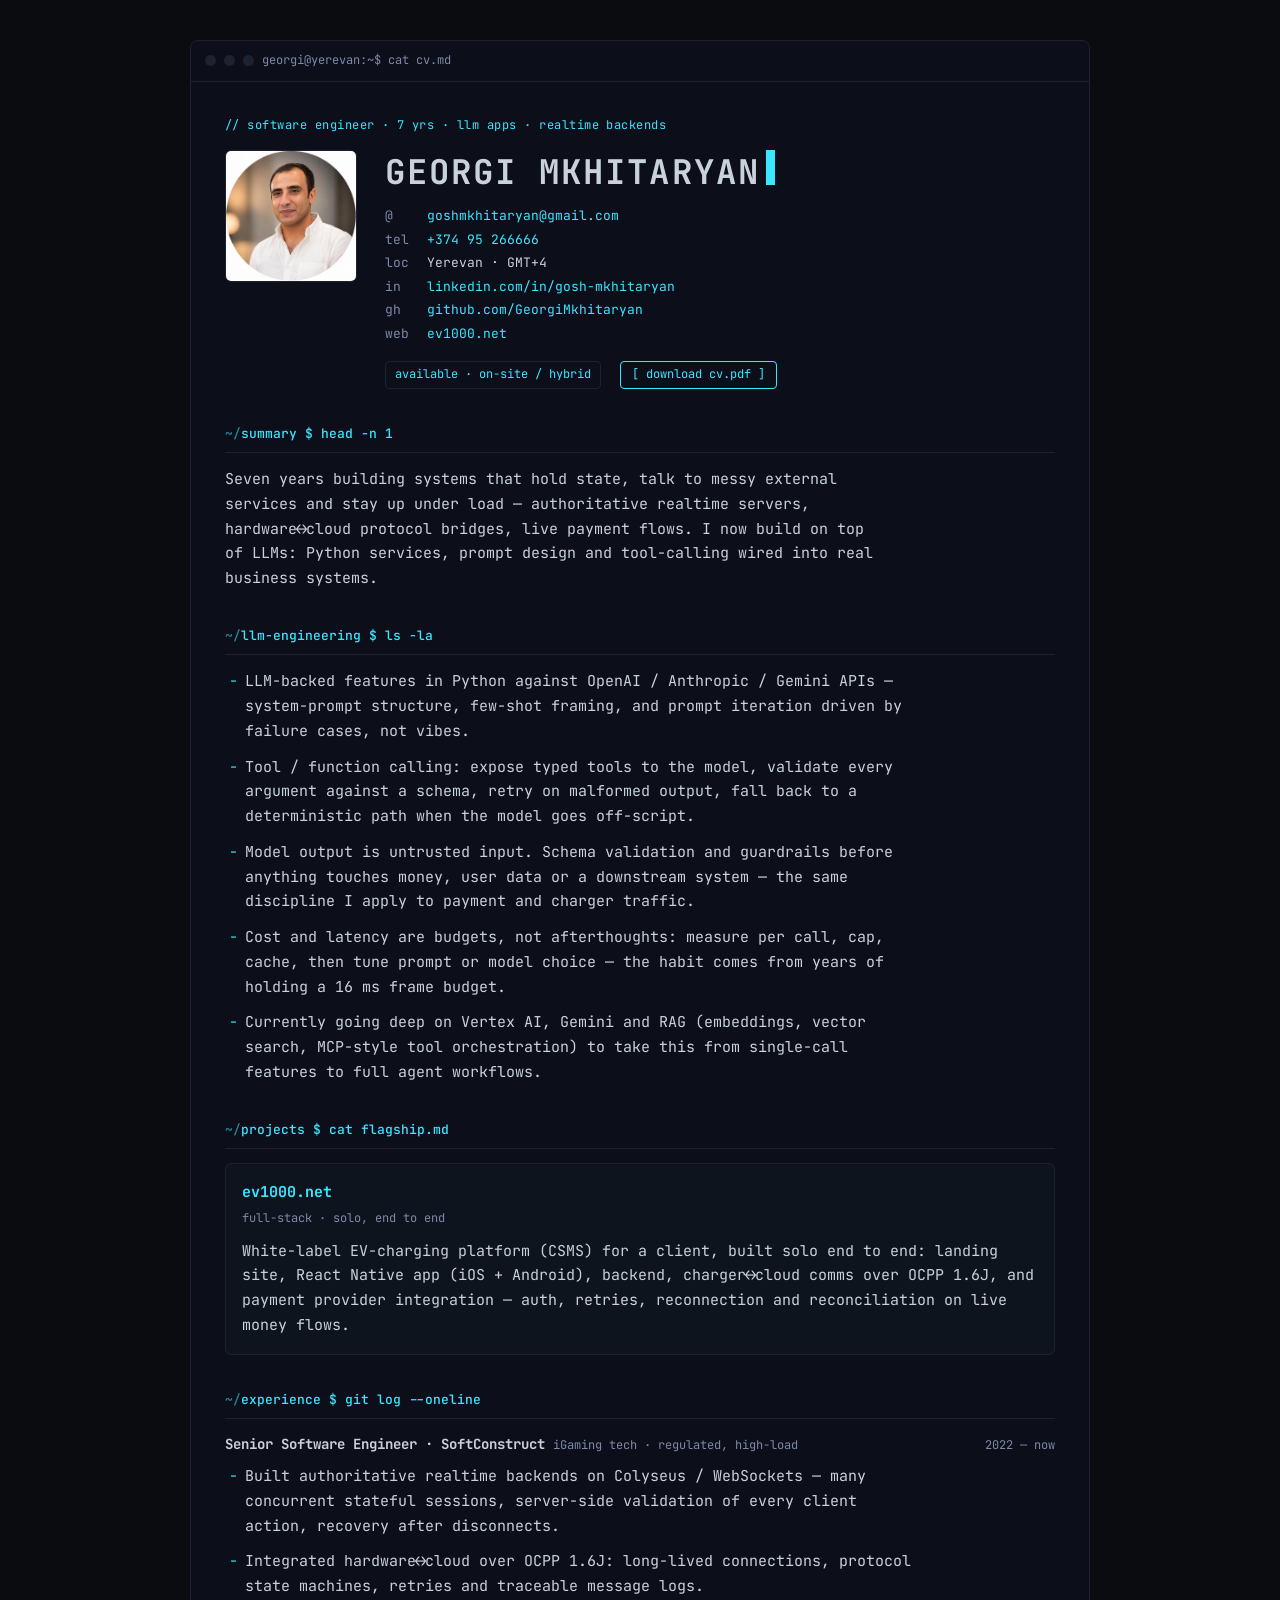
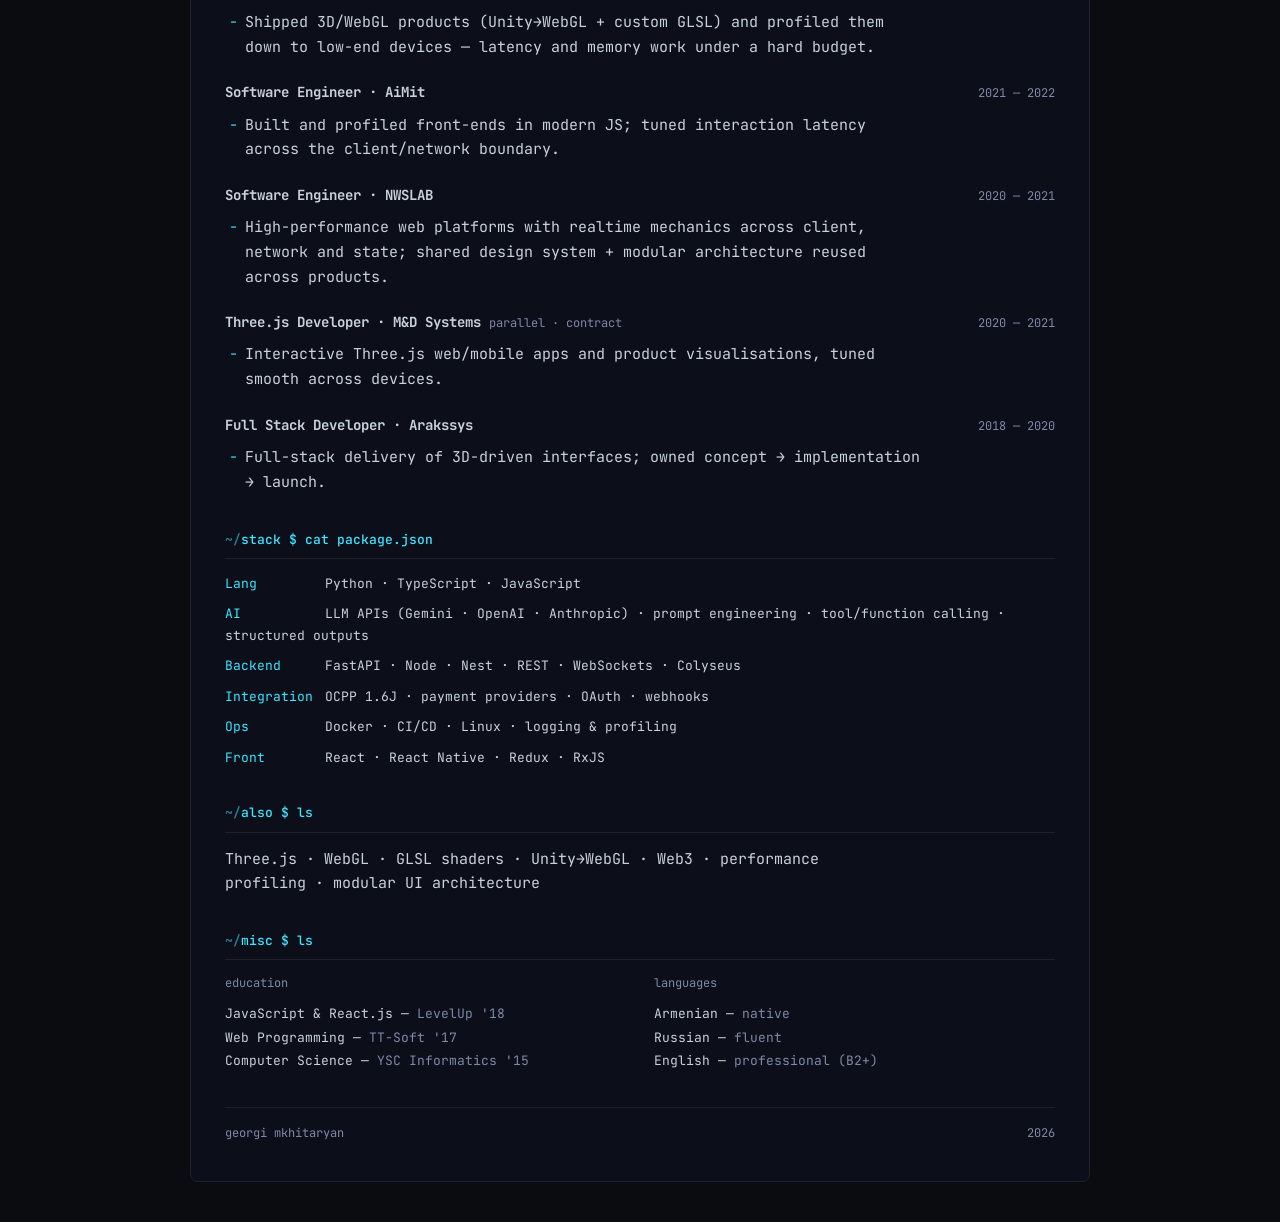
==== index.html @ b08ff3df "Add full CV page markup with runtime-assembled contact hrefs Co-Authored-By: Claude Opus 5 <noreply@" ====
<!doctype html>
<html lang="en">
<head>
<meta charset="utf-8">
<meta name="viewport" content="width=device-width, initial-scale=1">
<title>Georgi Mkhitaryan — Software Engineer</title>
<meta name="description" content="Software engineer, 7 yrs — LLM apps, realtime backends, systems integration. Yerevan.">
<meta property="og:title" content="Georgi Mkhitaryan — Software Engineer">
<meta property="og:description" content="LLM apps, realtime backends, systems integration.">
<meta property="og:type" content="profile">
<link rel="preconnect" href="https://fonts.googleapis.com">
<link rel="preconnect" href="https://fonts.gstatic.com" crossorigin>
<link href="https://fonts.googleapis.com/css2?family=JetBrains+Mono:wght@400;500;700&display=swap" rel="stylesheet">
<link rel="stylesheet" href="style.css">
</head>
<body>

<main class="term">
  <div class="term-bar"><i></i><i></i><i></i><span>georgi@yerevan:~$ cat cv.md</span></div>

  <div class="term-body">

    <header>
      <p class="kicker">// software engineer · 7 yrs · llm apps · realtime backends</p>

      <div class="hero">
        <img class="hero-photo" src="assets/photo.png" alt="Georgi Mkhitaryan" width="600" height="600">
        <div>
          <h1 class="name">GEORGI MKHITARYAN<span class="caret"></span></h1>

          <ul class="contacts">
            <li class="contact"><span>@</span> <a id="mail" href="#">goshmkhitaryan@gmail.com</a></li>
            <li class="contact"><span>tel</span> <a id="tel" href="#">+374 95 266666</a></li>
            <li class="contact"><span>loc</span> Yerevan · GMT+4</li>
            <li class="contact"><span>in</span> <a href="https://linkedin.com/in/gosh-mkhitaryan" rel="noopener">linkedin.com/in/gosh-mkhitaryan</a></li>
            <li class="contact"><span>gh</span> <a href="https://github.com/GeorgiMkhitaryan" rel="noopener">github.com/GeorgiMkhitaryan</a></li>
            <li class="contact"><span>web</span> <a href="https://ev1000.net" rel="noopener">ev1000.net</a></li>
          </ul>

          <div class="hero-actions">
            <span class="status">available · on-site / hybrid</span>
            <a class="btn-download" href="assets/Georgi_Mkhitaryan_CV.pdf" download>[ download cv.pdf ]</a>
          </div>
        </div>
      </div>
    </header>

    <section class="section">
      <h2 class="prompt">summary $ head -n 1</h2>
      <p class="summary">Seven years building systems that hold state, talk to messy external services and stay up under load — authoritative realtime servers, hardware↔cloud protocol bridges, live payment flows. I now build on top of LLMs: Python services, prompt design and tool-calling wired into real business systems.</p>
    </section>

    <section class="section">
      <h2 class="prompt">llm-engineering $ ls -la</h2>
      <ul class="bullets">
        <li>LLM-backed features in Python against OpenAI / Anthropic / Gemini APIs — system-prompt structure, few-shot framing, and prompt iteration driven by failure cases, not vibes.</li>
        <li>Tool / function calling: expose typed tools to the model, validate every argument against a schema, retry on malformed output, fall back to a deterministic path when the model goes off-script.</li>
        <li>Model output is untrusted input. Schema validation and guardrails before anything touches money, user data or a downstream system — the same discipline I apply to payment and charger traffic.</li>
        <li>Cost and latency are budgets, not afterthoughts: measure per call, cap, cache, then tune prompt or model choice — the habit comes from years of holding a 16 ms frame budget.</li>
        <li>Currently going deep on Vertex AI, Gemini and RAG (embeddings, vector search, MCP-style tool orchestration) to take this from single-call features to full agent workflows.</li>
      </ul>
    </section>

    <section class="section">
      <h2 class="prompt">projects $ cat flagship.md</h2>
      <div class="project">
        <h3><a href="https://ev1000.net" rel="noopener">ev1000.net</a></h3>
        <p class="meta">full-stack · solo, end to end</p>
        <p>White-label EV-charging platform (CSMS) for a client, built solo end to end: landing site, React Native app (iOS + Android), backend, charger↔cloud comms over OCPP 1.6J, and payment provider integration — auth, retries, reconnection and reconciliation on live money flows.</p>
      </div>
    </section>

    <section class="section">
      <h2 class="prompt">experience $ git log --oneline</h2>

      <div class="job">
        <div class="job-head">
          <div class="job-title">Senior Software Engineer · SoftConstruct <small>iGaming tech · regulated, high-load</small></div>
          <div class="job-dates">2022 — now</div>
        </div>
        <ul class="bullets">
          <li>Built authoritative realtime backends on Colyseus / WebSockets — many concurrent stateful sessions, server-side validation of every client action, recovery after disconnects.</li>
          <li>Integrated hardware↔cloud over OCPP 1.6J: long-lived connections, protocol state machines, retries and traceable message logs.</li>
          <li>Shipped 3D/WebGL products (Unity→WebGL + custom GLSL) and profiled them down to low-end devices — latency and memory work under a hard budget.</li>
        </ul>
      </div>

      <div class="job">
        <div class="job-head">
          <div class="job-title">Software Engineer · AiMit</div>
          <div class="job-dates">2021 — 2022</div>
        </div>
        <ul class="bullets">
          <li>Built and profiled front-ends in modern JS; tuned interaction latency across the client/network boundary.</li>
        </ul>
      </div>

      <div class="job">
        <div class="job-head">
          <div class="job-title">Software Engineer · NWSLAB</div>
          <div class="job-dates">2020 — 2021</div>
        </div>
        <ul class="bullets">
          <li>High-performance web platforms with realtime mechanics across client, network and state; shared design system + modular architecture reused across products.</li>
        </ul>
      </div>

      <div class="job">
        <div class="job-head">
          <div class="job-title">Three.js Developer · M&amp;D Systems <small>parallel · contract</small></div>
          <div class="job-dates">2020 — 2021</div>
        </div>
        <ul class="bullets">
          <li>Interactive Three.js web/mobile apps and product visualisations, tuned smooth across devices.</li>
        </ul>
      </div>

      <div class="job">
        <div class="job-head">
          <div class="job-title">Full Stack Developer · Arakssys</div>
          <div class="job-dates">2018 — 2020</div>
        </div>
        <ul class="bullets">
          <li>Full-stack delivery of 3D-driven interfaces; owned concept → implementation → launch.</li>
        </ul>
      </div>
    </section>

    <section class="section">
      <h2 class="prompt">stack $ cat package.json</h2>
      <div class="stack-grid">
        <div class="stack-row"><span class="stack-key">Lang</span> Python · TypeScript · JavaScript</div>
        <div class="stack-row"><span class="stack-key">AI</span> LLM APIs (Gemini · OpenAI · Anthropic) · prompt engineering · tool/function calling · structured outputs</div>
        <div class="stack-row"><span class="stack-key">Backend</span> FastAPI · Node · Nest · REST · WebSockets · Colyseus</div>
        <div class="stack-row"><span class="stack-key">Integration</span> OCPP 1.6J · payment providers · OAuth · webhooks</div>
        <div class="stack-row"><span class="stack-key">Ops</span> Docker · CI/CD · Linux · logging &amp; profiling</div>
        <div class="stack-row"><span class="stack-key">Front</span> React · React Native · Redux · RxJS</div>
      </div>
    </section>

    <section class="section">
      <h2 class="prompt">also $ ls</h2>
      <p class="summary">Three.js · WebGL · GLSL shaders · Unity→WebGL · Web3 · performance profiling · modular UI architecture</p>
    </section>

    <section class="section">
      <h2 class="prompt">misc $ ls</h2>
      <div class="two-col">
        <div>
          <h4>education</h4>
          <ul>
            <li>JavaScript &amp; React.js — <em>LevelUp '18</em></li>
            <li>Web Programming — <em>TT-Soft '17</em></li>
            <li>Computer Science — <em>YSC Informatics '15</em></li>
          </ul>
        </div>
        <div>
          <h4>languages</h4>
          <ul>
            <li>Armenian — <em>native</em></li>
            <li>Russian — <em>fluent</em></li>
            <li>English — <em>professional (B2+)</em></li>
          </ul>
        </div>
      </div>
    </section>

    <footer class="footer">
      <span>georgi mkhitaryan</span>
      <span>2026</span>
    </footer>

  </div>
</main>

<script>
(function () {
  var u = 'goshmkhitaryan', d = 'gmail.com';
  var cc = '+374', n = '95266666';
  var m = document.getElementById('mail');
  var t = document.getElementById('tel');
  if (m) m.href = 'mai' + 'lto:' + u + '@' + d;
  if (t) t.href = 'tel:' + cc + n;
})();
</script>

</body>
</html>
---- style.css ----
:root{
  --bg:#0A0C10; --surface:#0C0F1A; --text:#C9D1D9;
  --muted:#7E89A8; --accent:#3BE6FF; --line:#1C2230;
  --mono:'JetBrains Mono', ui-monospace, SFMono-Regular, Menlo, monospace;
}
*{ box-sizing:border-box; margin:0; padding:0; }
body{
  background:var(--bg); color:var(--text); font-family:var(--mono);
  font-size:14px; line-height:1.65; padding:24px 16px;
  -webkit-font-smoothing:antialiased;
}
a{ color:var(--accent); text-decoration:none; border-bottom:1px solid transparent; }
a:hover{ border-bottom-color:var(--accent); }

/* terminal shell */
.term{
  max-width:900px; margin:0 auto; background:var(--surface);
  border:1px solid var(--line); border-radius:8px; overflow:hidden;
}
.term-bar{
  display:flex; align-items:center; gap:8px;
  padding:10px 14px; border-bottom:1px solid var(--line);
  color:var(--muted); font-size:12px;
}
.term-bar i{ width:11px; height:11px; border-radius:50%; background:var(--line); display:block; }
.term-body{ padding:26px 20px 30px; }

.caret{
  display:inline-block; width:9px; height:1.05em; background:var(--accent);
  vertical-align:-2px; margin-left:6px;
  animation:blink 1s steps(1) infinite;
}
@keyframes blink{ 50%{ opacity:0; } }
@media (prefers-reduced-motion:reduce){ .caret{ animation:none; } }

/* hero */
.kicker{ color:var(--accent); font-size:12px; letter-spacing:.04em; margin-bottom:14px; }
.hero-photo{
  width:104px; height:104px; border-radius:6px; object-fit:cover;
  border:1px solid var(--line); flex:none; margin-bottom:16px;
}
.name{
  font-size:26px; font-weight:700; letter-spacing:.06em;
  line-height:1.15; margin-bottom:14px;
}
.contacts{ list-style:none; margin-bottom:16px; }
.contact{ font-size:13px; color:var(--text); padding:1px 0; overflow-wrap:anywhere; }
.contact > span{
  color:var(--muted); display:inline-block; min-width:34px;
}
.status{
  display:inline-block; font-size:12px; color:var(--accent);
  border:1px solid var(--line); border-radius:4px; padding:3px 9px; margin-right:10px;
}
.btn-download{
  display:inline-block; font-size:12px; color:var(--accent);
  border:1px solid var(--accent); border-radius:4px; padding:3px 11px;
}
.btn-download:hover{ background:var(--accent); color:var(--bg); border-bottom-color:var(--accent); }
.hero-actions{ margin-top:4px; }

/* sections */
.section{ margin-top:34px; }
.prompt{
  color:var(--accent); font-size:13px; font-weight:500;
  margin-bottom:14px; padding-bottom:8px; border-bottom:1px solid var(--line);
}
.prompt::before{ content:'~/'; opacity:.55; }
.summary{ color:var(--text); max-width:72ch; }
.bullets{ list-style:none; }
.bullets li{ position:relative; padding-left:20px; margin-bottom:11px; max-width:78ch; }
.bullets li::before{ content:'-'; position:absolute; left:4px; color:var(--accent); }

/* projects */
.project{
  border:1px solid var(--line); border-radius:6px; padding:16px;
  background:rgba(59,230,255,.02);
}
.project h3{ font-size:15px; font-weight:700; margin-bottom:4px; }
.project .meta{ color:var(--muted); font-size:12px; margin-bottom:10px; }

/* experience */
.job{ margin-bottom:22px; }
.job-head{ margin-bottom:8px; }
.job-title{ font-size:14px; font-weight:700; }
.job-title small{ font-weight:400; color:var(--muted); font-size:12px; }
.job-dates{ color:var(--muted); font-size:12px; }

/* stack */
.stack-grid{ display:flex; flex-direction:column; gap:9px; }
.stack-row{ font-size:13px; overflow-wrap:anywhere; }
.stack-key{ color:var(--accent); display:inline-block; min-width:92px; }

/* misc / footer */
.two-col > div + div{ margin-top:22px; }
.two-col h4{ color:var(--muted); font-size:12px; font-weight:400; margin-bottom:8px; }
.two-col ul{ list-style:none; }
.two-col li{ font-size:13px; padding:1px 0; }
.two-col li em{ font-style:normal; color:var(--muted); }
.footer{
  margin-top:34px; padding-top:16px; border-top:1px solid var(--line);
  color:var(--muted); font-size:12px;
  display:flex; flex-wrap:wrap; gap:8px; justify-content:space-between;
}

/* desktop */
@media (min-width:768px){
  body{ font-size:15px; padding:40px 24px; }
  .term-body{ padding:34px 34px 38px; }
  .hero{ display:flex; gap:28px; align-items:flex-start; }
  .hero-photo{ width:132px; height:132px; margin-bottom:0; }
  .name{ font-size:34px; }
  .two-col{ display:grid; grid-template-columns:1fr 1fr; gap:28px; }
  .two-col > div + div{ margin-top:0; }
  .job-head{ display:flex; justify-content:space-between; align-items:baseline; gap:16px; }
}

/* print */
@media print{
  body{ background:#fff; color:#000; padding:0; font-size:10.5pt; }
  .term{ border:0; background:#fff; max-width:none; border-radius:0; }
  .term-body{ padding:0; }
  .term-bar, .btn-download, .caret, .status{ display:none; }
  .prompt{ color:#000; border-bottom:1px solid #999; }
  .kicker, .stack-key, .bullets li::before{ color:#000; }
  a{ color:#000; }
  .project{ background:none; border:1px solid #999; }
  .section, .job, .project{ break-inside:avoid; }
}
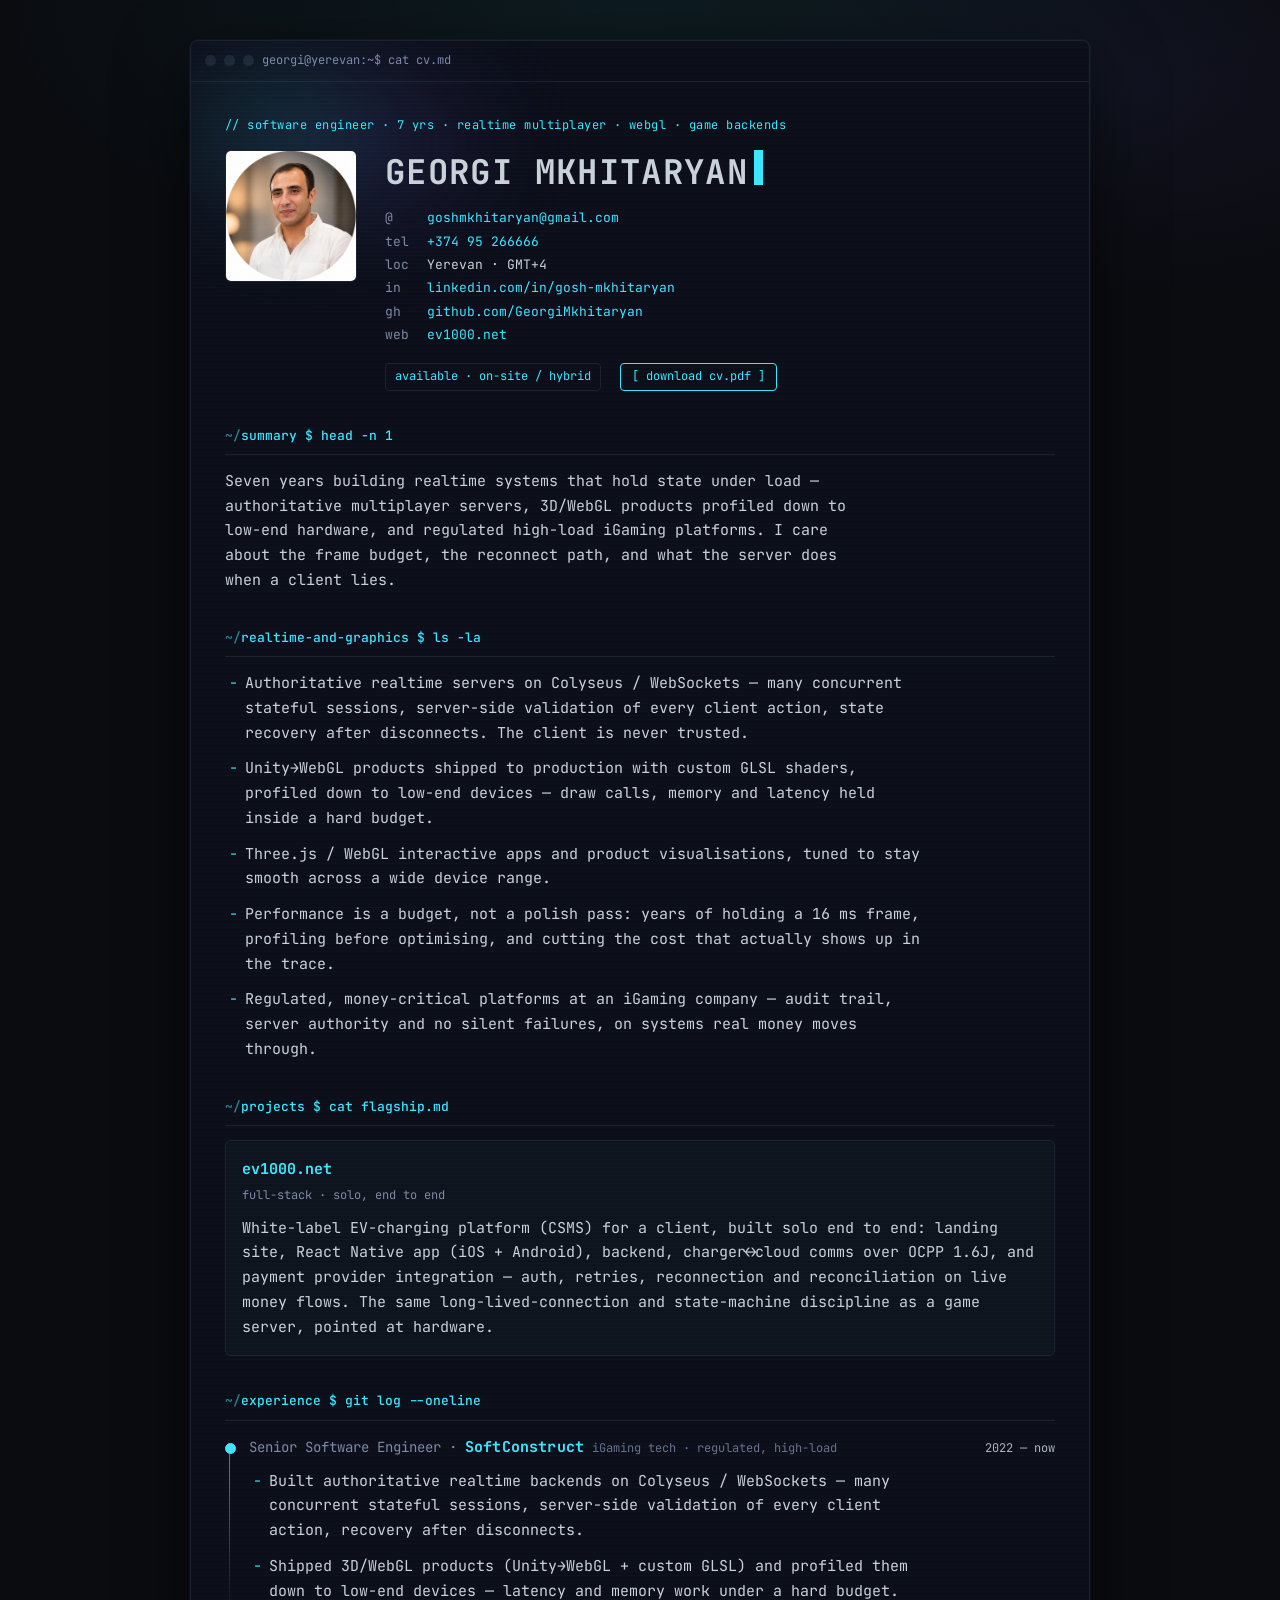
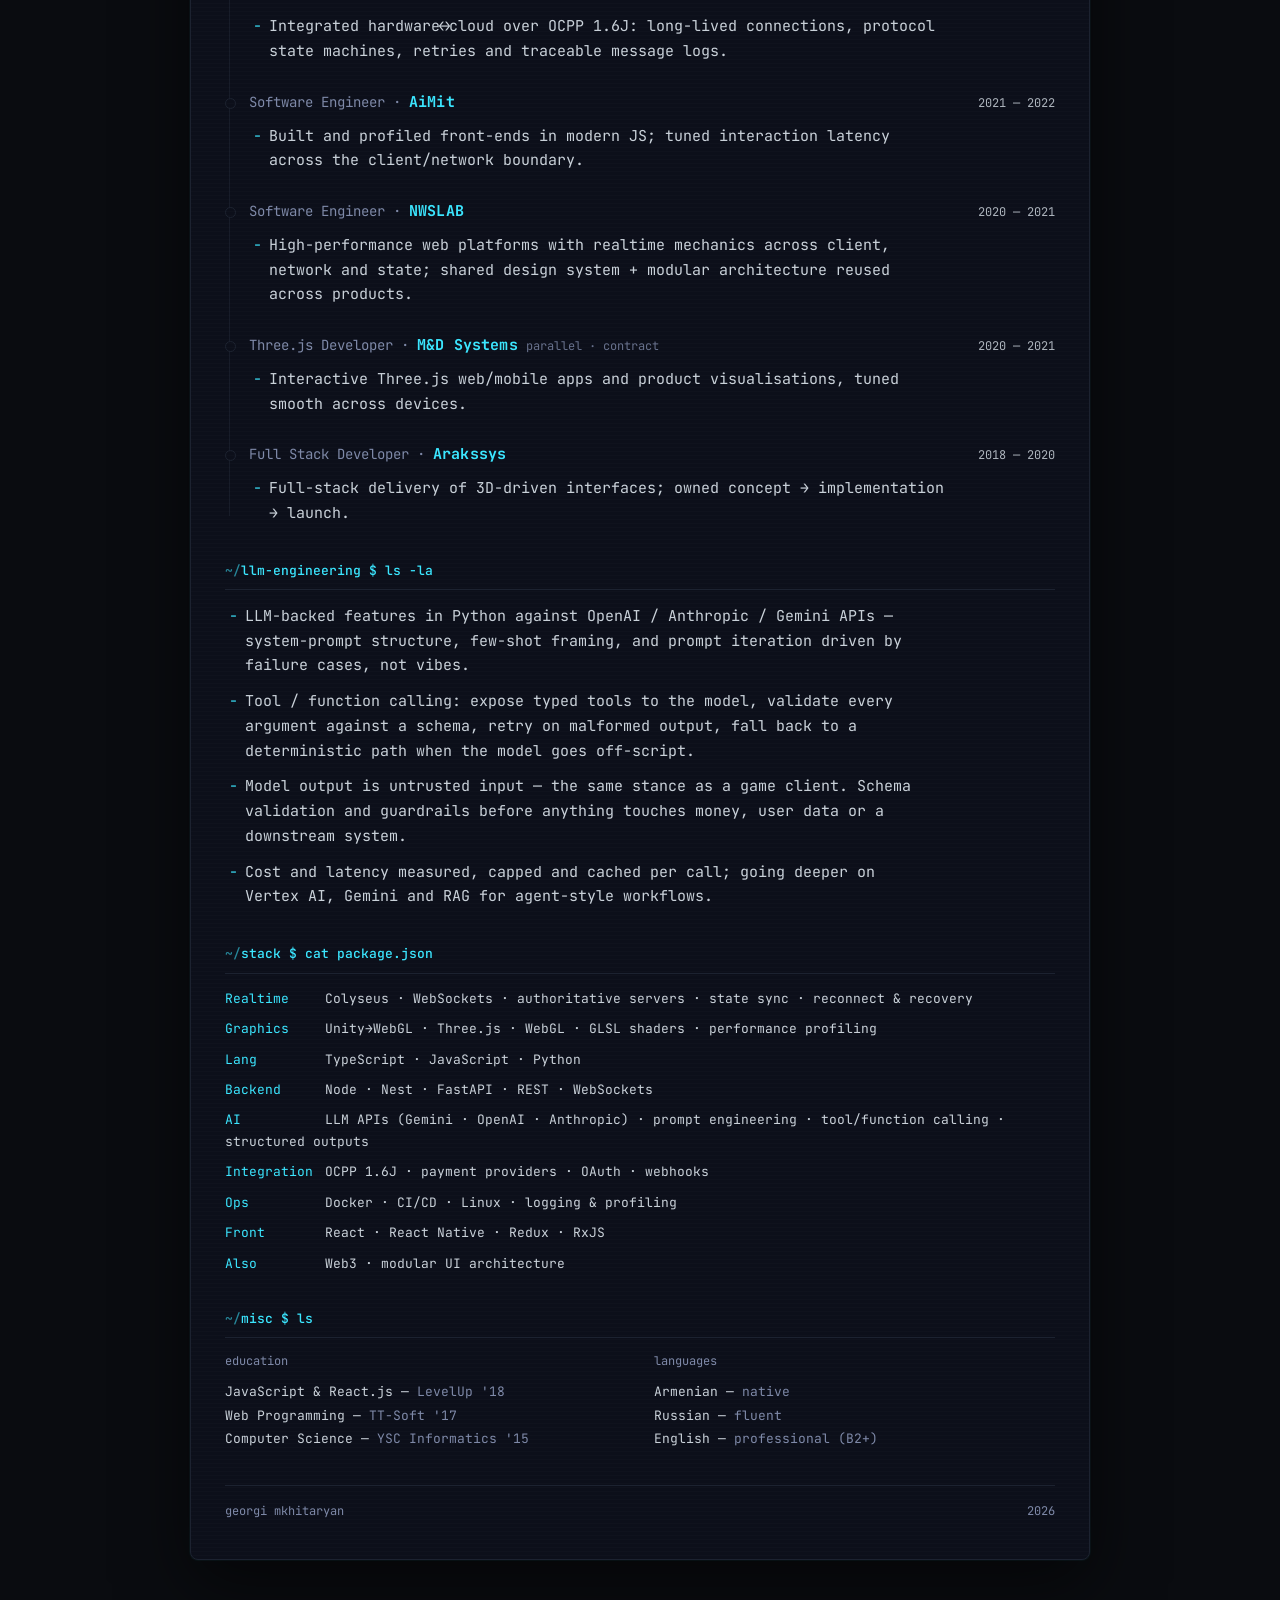
==== commit 4d718cf9: "Reposition CV for game development and strengthen visual hierarchy Lead with realtime multiplayer, W" ====
--- a/index.html
+++ b/index.html
@@ -3,10 +3,10 @@
 <head>
 <meta charset="utf-8">
 <meta name="viewport" content="width=device-width, initial-scale=1">
-<title>Georgi Mkhitaryan — Software Engineer</title>
-<meta name="description" content="Software engineer, 7 yrs — LLM apps, realtime backends, systems integration. Yerevan.">
-<meta property="og:title" content="Georgi Mkhitaryan — Software Engineer">
-<meta property="og:description" content="LLM apps, realtime backends, systems integration.">
+<title>Georgi Mkhitaryan — Realtime &amp; Game Engineer</title>
+<meta name="description" content="Software engineer, 7 yrs — authoritative multiplayer servers, Unity→WebGL, GLSL, high-load iGaming platforms. Yerevan.">
+<meta property="og:title" content="Georgi Mkhitaryan — Realtime &amp; Game Engineer">
+<meta property="og:description" content="Authoritative multiplayer servers, Unity→WebGL, GLSL shaders, high-load iGaming platforms.">
 <meta property="og:type" content="profile">
 <link rel="preconnect" href="https://fonts.googleapis.com">
 <link rel="preconnect" href="https://fonts.gstatic.com" crossorigin>
@@ -20,8 +20,8 @@
 
   <div class="term-body">
 
-    <header>
-      <p class="kicker">// software engineer · 7 yrs · llm apps · realtime backends</p>
+    <header class="hero-wrap">
+      <p class="kicker">// software engineer · 7 yrs · realtime multiplayer · webgl · game backends</p>
 
       <div class="hero">
         <img class="hero-photo" src="assets/photo.png" alt="Georgi Mkhitaryan" width="600" height="600">
@@ -47,7 +47,87 @@
 
     <section class="section">
       <h2 class="prompt">summary $ head -n 1</h2>
-      <p class="summary">Seven years building systems that hold state, talk to messy external services and stay up under load — authoritative realtime servers, hardware↔cloud protocol bridges, live payment flows. I now build on top of LLMs: Python services, prompt design and tool-calling wired into real business systems.</p>
+      <p class="summary">Seven years building realtime systems that hold state under load — authoritative multiplayer servers, 3D/WebGL products profiled down to low-end hardware, and regulated high-load iGaming platforms. I care about the frame budget, the reconnect path, and what the server does when a client lies.</p>
+    </section>
+
+    <section class="section">
+      <h2 class="prompt">realtime-and-graphics $ ls -la</h2>
+      <ul class="bullets">
+        <li>Authoritative realtime servers on Colyseus / WebSockets — many concurrent stateful sessions, server-side validation of every client action, state recovery after disconnects. The client is never trusted.</li>
+        <li>Unity→WebGL products shipped to production with custom GLSL shaders, profiled down to low-end devices — draw calls, memory and latency held inside a hard budget.</li>
+        <li>Three.js / WebGL interactive apps and product visualisations, tuned to stay smooth across a wide device range.</li>
+        <li>Performance is a budget, not a polish pass: years of holding a 16 ms frame, profiling before optimising, and cutting the cost that actually shows up in the trace.</li>
+        <li>Regulated, money-critical platforms at an iGaming company — audit trail, server authority and no silent failures, on systems real money moves through.</li>
+      </ul>
+    </section>
+
+    <section class="section">
+      <h2 class="prompt">projects $ cat flagship.md</h2>
+      <div class="project">
+        <h3><a href="https://ev1000.net" rel="noopener">ev1000.net</a></h3>
+        <p class="meta">full-stack · solo, end to end</p>
+        <p>White-label EV-charging platform (CSMS) for a client, built solo end to end: landing site, React Native app (iOS + Android), backend, charger↔cloud comms over OCPP 1.6J, and payment provider integration — auth, retries, reconnection and reconciliation on live money flows. The same long-lived-connection and state-machine discipline as a game server, pointed at hardware.</p>
+      </div>
+    </section>
+
+    <section class="section">
+      <h2 class="prompt">experience $ git log --oneline</h2>
+
+      <div class="timeline">
+
+        <div class="job">
+          <div class="job-head">
+            <div class="job-title">Senior Software Engineer · <b>SoftConstruct</b> <small>iGaming tech · regulated, high-load</small></div>
+            <div class="job-dates">2022 — now</div>
+          </div>
+          <ul class="bullets">
+            <li>Built authoritative realtime backends on Colyseus / WebSockets — many concurrent stateful sessions, server-side validation of every client action, recovery after disconnects.</li>
+            <li>Shipped 3D/WebGL products (Unity→WebGL + custom GLSL) and profiled them down to low-end devices — latency and memory work under a hard budget.</li>
+            <li>Integrated hardware↔cloud over OCPP 1.6J: long-lived connections, protocol state machines, retries and traceable message logs.</li>
+          </ul>
+        </div>
+
+        <div class="job">
+          <div class="job-head">
+            <div class="job-title">Software Engineer · <b>AiMit</b></div>
+            <div class="job-dates">2021 — 2022</div>
+          </div>
+          <ul class="bullets">
+            <li>Built and profiled front-ends in modern JS; tuned interaction latency across the client/network boundary.</li>
+          </ul>
+        </div>
+
+        <div class="job">
+          <div class="job-head">
+            <div class="job-title">Software Engineer · <b>NWSLAB</b></div>
+            <div class="job-dates">2020 — 2021</div>
+          </div>
+          <ul class="bullets">
+            <li>High-performance web platforms with realtime mechanics across client, network and state; shared design system + modular architecture reused across products.</li>
+          </ul>
+        </div>
+
+        <div class="job">
+          <div class="job-head">
+            <div class="job-title">Three.js Developer · <b>M&amp;D Systems</b> <small>parallel · contract</small></div>
+            <div class="job-dates">2020 — 2021</div>
+          </div>
+          <ul class="bullets">
+            <li>Interactive Three.js web/mobile apps and product visualisations, tuned smooth across devices.</li>
+          </ul>
+        </div>
+
+        <div class="job">
+          <div class="job-head">
+            <div class="job-title">Full Stack Developer · <b>Arakssys</b></div>
+            <div class="job-dates">2018 — 2020</div>
+          </div>
+          <ul class="bullets">
+            <li>Full-stack delivery of 3D-driven interfaces; owned concept → implementation → launch.</li>
+          </ul>
+        </div>
+
+      </div>
     </section>
 
     <section class="section">
@@ -55,92 +135,24 @@
       <ul class="bullets">
         <li>LLM-backed features in Python against OpenAI / Anthropic / Gemini APIs — system-prompt structure, few-shot framing, and prompt iteration driven by failure cases, not vibes.</li>
         <li>Tool / function calling: expose typed tools to the model, validate every argument against a schema, retry on malformed output, fall back to a deterministic path when the model goes off-script.</li>
-        <li>Model output is untrusted input. Schema validation and guardrails before anything touches money, user data or a downstream system — the same discipline I apply to payment and charger traffic.</li>
-        <li>Cost and latency are budgets, not afterthoughts: measure per call, cap, cache, then tune prompt or model choice — the habit comes from years of holding a 16 ms frame budget.</li>
-        <li>Currently going deep on Vertex AI, Gemini and RAG (embeddings, vector search, MCP-style tool orchestration) to take this from single-call features to full agent workflows.</li>
+        <li>Model output is untrusted input — the same stance as a game client. Schema validation and guardrails before anything touches money, user data or a downstream system.</li>
+        <li>Cost and latency measured, capped and cached per call; going deeper on Vertex AI, Gemini and RAG for agent-style workflows.</li>
       </ul>
-    </section>
-
-    <section class="section">
-      <h2 class="prompt">projects $ cat flagship.md</h2>
-      <div class="project">
-        <h3><a href="https://ev1000.net" rel="noopener">ev1000.net</a></h3>
-        <p class="meta">full-stack · solo, end to end</p>
-        <p>White-label EV-charging platform (CSMS) for a client, built solo end to end: landing site, React Native app (iOS + Android), backend, charger↔cloud comms over OCPP 1.6J, and payment provider integration — auth, retries, reconnection and reconciliation on live money flows.</p>
-      </div>
-    </section>
-
-    <section class="section">
-      <h2 class="prompt">experience $ git log --oneline</h2>
-
-      <div class="job">
-        <div class="job-head">
-          <div class="job-title">Senior Software Engineer · SoftConstruct <small>iGaming tech · regulated, high-load</small></div>
-          <div class="job-dates">2022 — now</div>
-        </div>
-        <ul class="bullets">
-          <li>Built authoritative realtime backends on Colyseus / WebSockets — many concurrent stateful sessions, server-side validation of every client action, recovery after disconnects.</li>
-          <li>Integrated hardware↔cloud over OCPP 1.6J: long-lived connections, protocol state machines, retries and traceable message logs.</li>
-          <li>Shipped 3D/WebGL products (Unity→WebGL + custom GLSL) and profiled them down to low-end devices — latency and memory work under a hard budget.</li>
-        </ul>
-      </div>
-
-      <div class="job">
-        <div class="job-head">
-          <div class="job-title">Software Engineer · AiMit</div>
-          <div class="job-dates">2021 — 2022</div>
-        </div>
-        <ul class="bullets">
-          <li>Built and profiled front-ends in modern JS; tuned interaction latency across the client/network boundary.</li>
-        </ul>
-      </div>
-
-      <div class="job">
-        <div class="job-head">
-          <div class="job-title">Software Engineer · NWSLAB</div>
-          <div class="job-dates">2020 — 2021</div>
-        </div>
-        <ul class="bullets">
-          <li>High-performance web platforms with realtime mechanics across client, network and state; shared design system + modular architecture reused across products.</li>
-        </ul>
-      </div>
-
-      <div class="job">
-        <div class="job-head">
-          <div class="job-title">Three.js Developer · M&amp;D Systems <small>parallel · contract</small></div>
-          <div class="job-dates">2020 — 2021</div>
-        </div>
-        <ul class="bullets">
-          <li>Interactive Three.js web/mobile apps and product visualisations, tuned smooth across devices.</li>
-        </ul>
-      </div>
-
-      <div class="job">
-        <div class="job-head">
-          <div class="job-title">Full Stack Developer · Arakssys</div>
-          <div class="job-dates">2018 — 2020</div>
-        </div>
-        <ul class="bullets">
-          <li>Full-stack delivery of 3D-driven interfaces; owned concept → implementation → launch.</li>
-        </ul>
-      </div>
     </section>
 
     <section class="section">
       <h2 class="prompt">stack $ cat package.json</h2>
       <div class="stack-grid">
-        <div class="stack-row"><span class="stack-key">Lang</span> Python · TypeScript · JavaScript</div>
+        <div class="stack-row"><span class="stack-key">Realtime</span> Colyseus · WebSockets · authoritative servers · state sync · reconnect &amp; recovery</div>
+        <div class="stack-row"><span class="stack-key">Graphics</span> Unity→WebGL · Three.js · WebGL · GLSL shaders · performance profiling</div>
+        <div class="stack-row"><span class="stack-key">Lang</span> TypeScript · JavaScript · Python</div>
+        <div class="stack-row"><span class="stack-key">Backend</span> Node · Nest · FastAPI · REST · WebSockets</div>
         <div class="stack-row"><span class="stack-key">AI</span> LLM APIs (Gemini · OpenAI · Anthropic) · prompt engineering · tool/function calling · structured outputs</div>
-        <div class="stack-row"><span class="stack-key">Backend</span> FastAPI · Node · Nest · REST · WebSockets · Colyseus</div>
         <div class="stack-row"><span class="stack-key">Integration</span> OCPP 1.6J · payment providers · OAuth · webhooks</div>
         <div class="stack-row"><span class="stack-key">Ops</span> Docker · CI/CD · Linux · logging &amp; profiling</div>
         <div class="stack-row"><span class="stack-key">Front</span> React · React Native · Redux · RxJS</div>
-      </div>
-    </section>
-
-    <section class="section">
-      <h2 class="prompt">also $ ls</h2>
-      <p class="summary">Three.js · WebGL · GLSL shaders · Unity→WebGL · Web3 · performance profiling · modular UI architecture</p>
+        <div class="stack-row"><span class="stack-key">Also</span> Web3 · modular UI architecture</div>
+      </div>
     </section>
 
     <section class="section">
--- a/style.css
+++ b/style.css
@@ -8,14 +8,36 @@
   background:var(--bg); color:var(--text); font-family:var(--mono);
   font-size:14px; line-height:1.65; padding:24px 16px;
   -webkit-font-smoothing:antialiased;
+  background-image:
+    radial-gradient(70% 45% at 50% 0%, rgba(59,230,255,.07), transparent 72%),
+    radial-gradient(45% 32% at 88% 10%, rgba(123,92,255,.06), transparent 72%);
+  background-attachment:fixed;
 }
 a{ color:var(--accent); text-decoration:none; border-bottom:1px solid transparent; }
 a:hover{ border-bottom-color:var(--accent); }
 
 /* terminal shell */
 .term{
+  position:relative;
   max-width:900px; margin:0 auto; background:var(--surface);
   border:1px solid var(--line); border-radius:8px; overflow:hidden;
+  box-shadow:0 0 0 1px rgba(59,230,255,.04), 0 24px 70px rgba(0,0,0,.55);
+}
+.term::after{
+  content:''; position:absolute; inset:0; pointer-events:none; z-index:3;
+  background:repeating-linear-gradient(0deg, transparent 0 3px, rgba(255,255,255,.011) 3px 4px);
+}
+.term-body{ position:relative; z-index:2; }
+
+/* aurora glow behind the header */
+.hero-wrap{ position:relative; }
+.hero-wrap::before{
+  content:''; position:absolute; z-index:-1;
+  top:-70px; left:-60px; width:420px; height:290px; pointer-events:none;
+  background:
+    radial-gradient(46% 54% at 26% 30%, rgba(59,230,255,.16), transparent 70%),
+    radial-gradient(48% 56% at 52% 34%, rgba(123,92,255,.13), transparent 72%);
+  filter:blur(42px);
 }
 .term-bar{
   display:flex; align-items:center; gap:8px;
@@ -40,8 +62,8 @@
   border:1px solid var(--line); flex:none; margin-bottom:16px;
 }
 .name{
-  font-size:26px; font-weight:700; letter-spacing:.06em;
-  line-height:1.15; margin-bottom:14px;
+  font-size:23px; font-weight:700; letter-spacing:.04em;
+  line-height:1.2; margin-bottom:14px;
 }
 .contacts{ list-style:none; margin-bottom:16px; }
 .contact{ font-size:13px; color:var(--text); padding:1px 0; overflow-wrap:anywhere; }
@@ -80,11 +102,27 @@
 .project .meta{ color:var(--muted); font-size:12px; margin-bottom:10px; }
 
 /* experience */
-.job{ margin-bottom:22px; }
-.job-head{ margin-bottom:8px; }
-.job-title{ font-size:14px; font-weight:700; }
-.job-title small{ font-weight:400; color:var(--muted); font-size:12px; }
-.job-dates{ color:var(--muted); font-size:12px; }
+.timeline{ position:relative; padding-left:24px; }
+.timeline::before{
+  content:''; position:absolute; left:4px; top:8px; bottom:10px;
+  width:1px; background:linear-gradient(180deg, var(--accent), var(--line) 22%, var(--line));
+  opacity:.65;
+}
+.job{ position:relative; margin-bottom:26px; }
+.job:last-child{ margin-bottom:0; }
+.job::before{
+  content:''; position:absolute; left:-24px; top:8px;
+  width:9px; height:9px; border-radius:50%;
+  background:var(--surface); border:1px solid var(--line);
+}
+.job:first-child::before{ background:var(--accent); border-color:var(--accent); }
+.job-head{ margin-bottom:9px; }
+.job-title{ font-size:14px; font-weight:400; color:var(--muted); }
+.job-title b{
+  color:var(--accent); font-weight:700; font-size:15px; letter-spacing:.01em;
+}
+.job-title small{ font-weight:400; color:var(--muted); font-size:12px; opacity:.8; }
+.job-dates{ color:var(--text); font-size:12px; white-space:nowrap; opacity:.85; }
 
 /* stack */
 .stack-grid{ display:flex; flex-direction:column; gap:9px; }
@@ -121,6 +159,14 @@
   .term{ border:0; background:#fff; max-width:none; border-radius:0; }
   .term-body{ padding:0; }
   .term-bar, .btn-download, .caret, .status{ display:none; }
+  .term::after, .hero-wrap::before{ display:none; }
+  .term{ box-shadow:none; }
+  .timeline::before{ background:#999; opacity:1; }
+  .job::before{ background:#fff; border-color:#666; }
+  .job:first-child::before{ background:#666; border-color:#666; }
+  .job-title{ color:#000; }
+  .job-title b{ color:#000; }
+  .job-dates{ color:#000; }
   .prompt{ color:#000; border-bottom:1px solid #999; }
   .kicker, .stack-key, .bullets li::before{ color:#000; }
   a{ color:#000; }
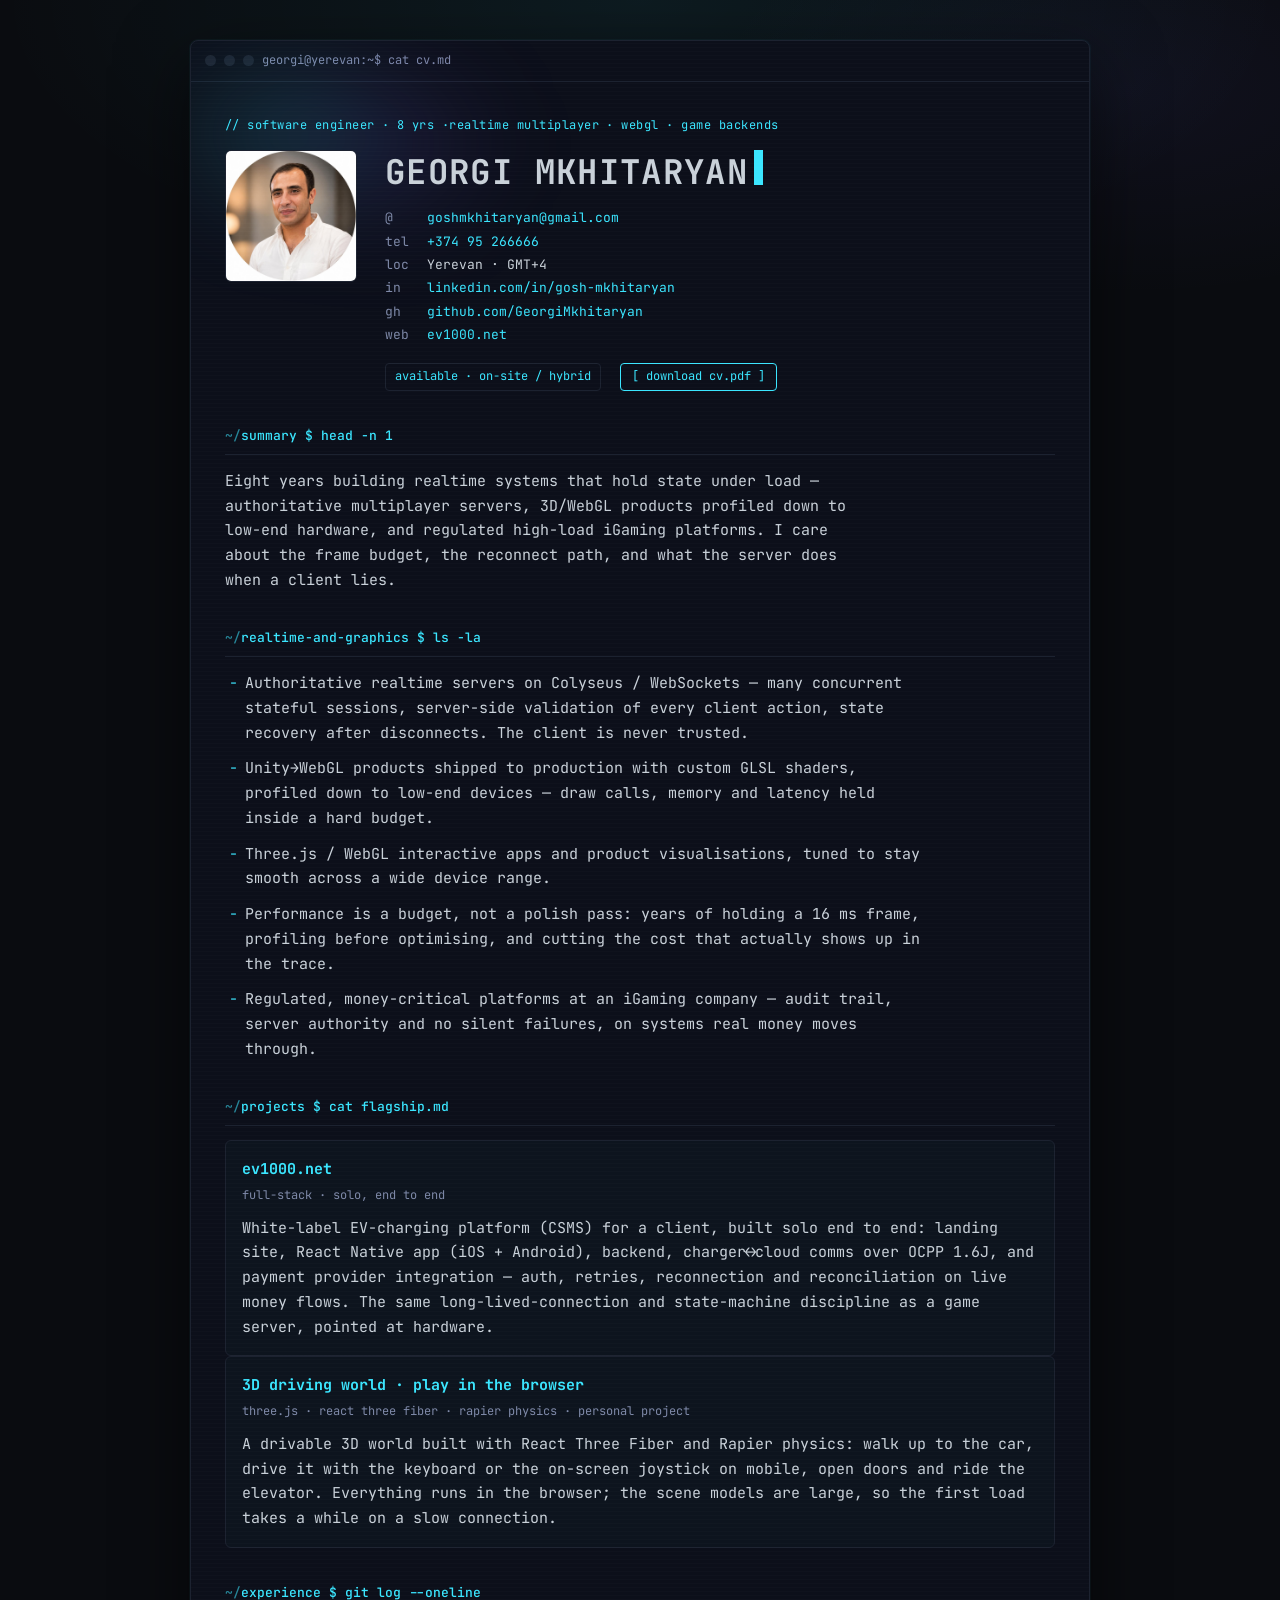
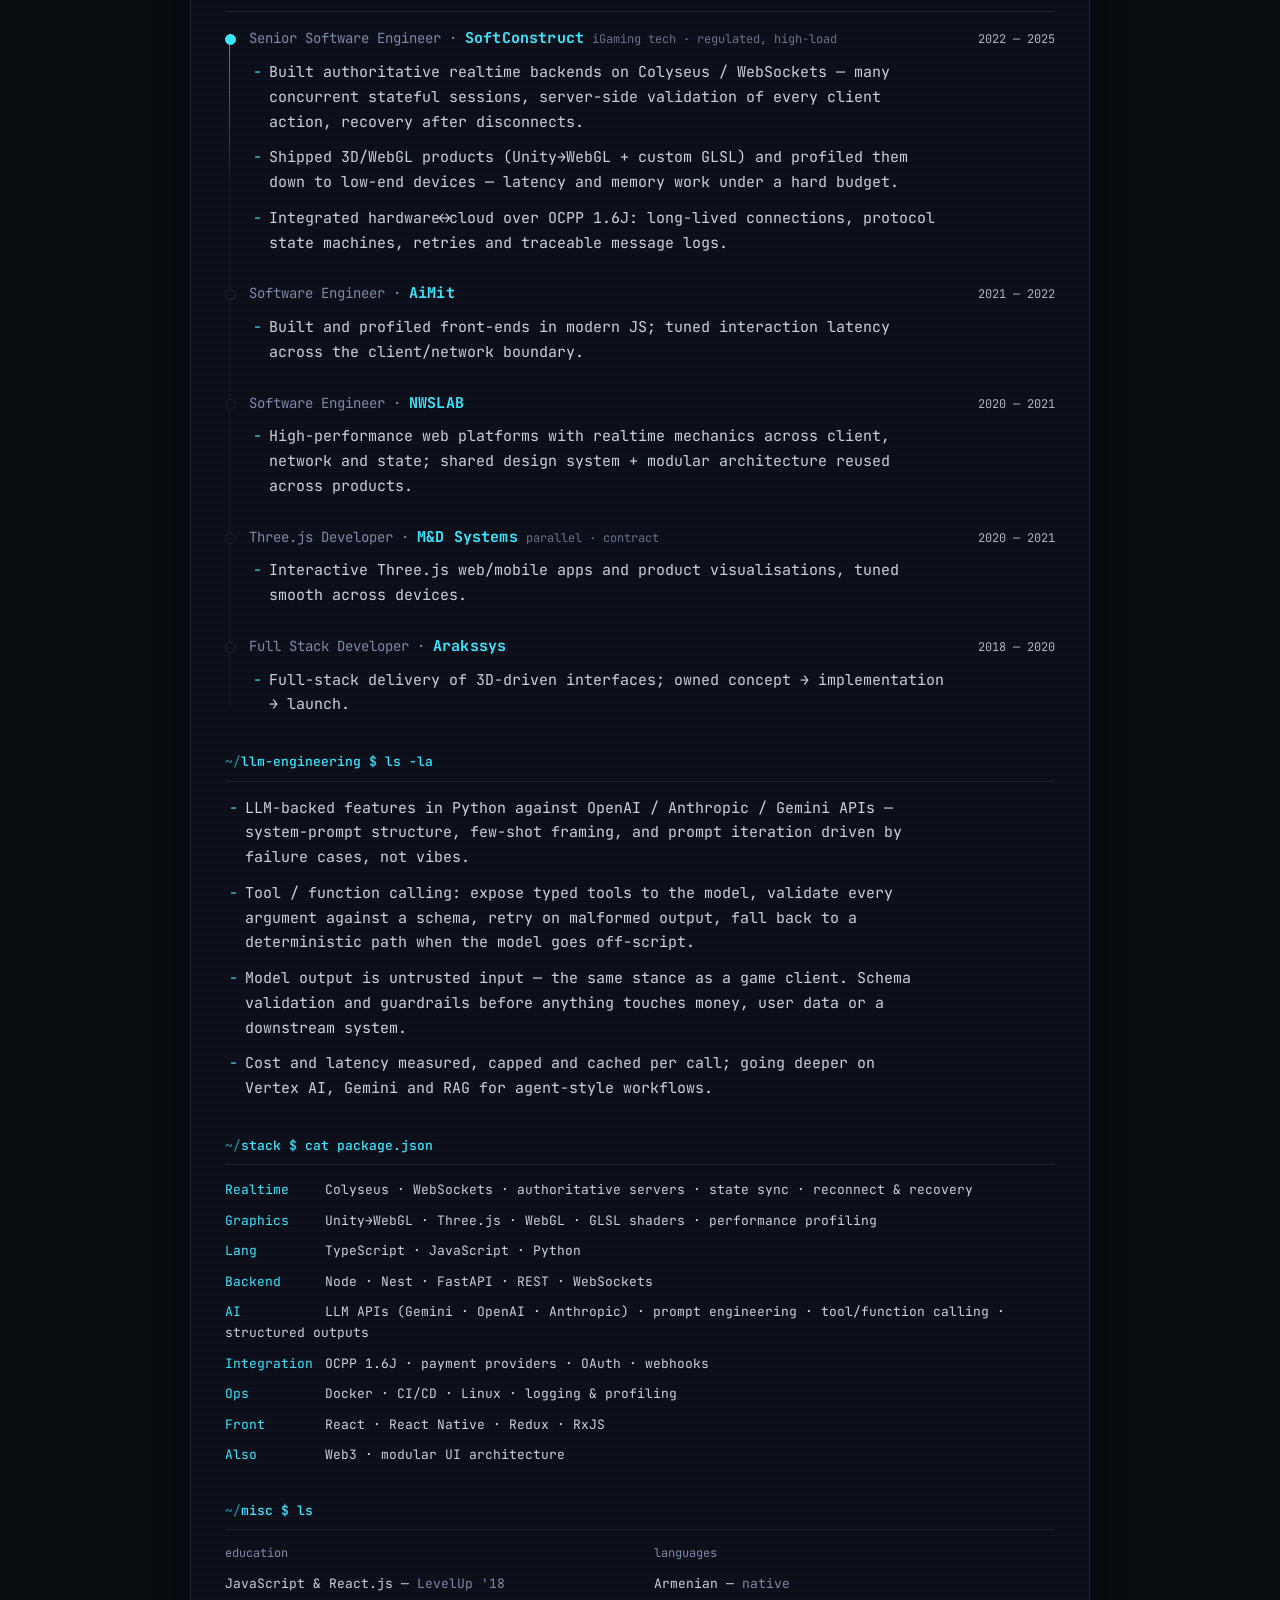
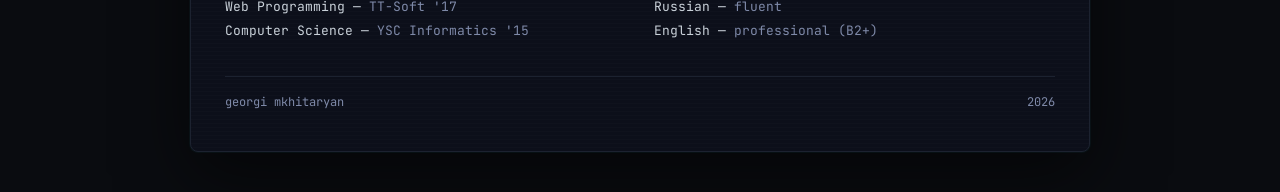
==== commit 4446d927: "Add playable 3D driving demo under /play and correct experience dates The CV now links to a live bui" ====
--- a/index.html
+++ b/index.html
@@ -4,7 +4,7 @@
 <meta charset="utf-8">
 <meta name="viewport" content="width=device-width, initial-scale=1">
 <title>Georgi Mkhitaryan — Realtime &amp; Game Engineer</title>
-<meta name="description" content="Software engineer, 7 yrs — authoritative multiplayer servers, Unity→WebGL, GLSL, high-load iGaming platforms. Yerevan.">
+<meta name="description" content="Software engineer, 8 yrs —authoritative multiplayer servers, Unity→WebGL, GLSL, high-load iGaming platforms. Yerevan.">
 <meta property="og:title" content="Georgi Mkhitaryan — Realtime &amp; Game Engineer">
 <meta property="og:description" content="Authoritative multiplayer servers, Unity→WebGL, GLSL shaders, high-load iGaming platforms.">
 <meta property="og:type" content="profile">
@@ -21,7 +21,7 @@
   <div class="term-body">
 
     <header class="hero-wrap">
-      <p class="kicker">// software engineer · 7 yrs · realtime multiplayer · webgl · game backends</p>
+      <p class="kicker">// software engineer · 8 yrs ·realtime multiplayer · webgl · game backends</p>
 
       <div class="hero">
         <img class="hero-photo" src="assets/photo.png" alt="Georgi Mkhitaryan" width="600" height="600">
@@ -47,7 +47,7 @@
 
     <section class="section">
       <h2 class="prompt">summary $ head -n 1</h2>
-      <p class="summary">Seven years building realtime systems that hold state under load — authoritative multiplayer servers, 3D/WebGL products profiled down to low-end hardware, and regulated high-load iGaming platforms. I care about the frame budget, the reconnect path, and what the server does when a client lies.</p>
+      <p class="summary">Eight years building realtime systems that hold state under load — authoritative multiplayer servers, 3D/WebGL products profiled down to low-end hardware, and regulated high-load iGaming platforms. I care about the frame budget, the reconnect path, and what the server does when a client lies.</p>
     </section>
 
     <section class="section">
@@ -68,6 +68,11 @@
         <p class="meta">full-stack · solo, end to end</p>
         <p>White-label EV-charging platform (CSMS) for a client, built solo end to end: landing site, React Native app (iOS + Android), backend, charger↔cloud comms over OCPP 1.6J, and payment provider integration — auth, retries, reconnection and reconciliation on live money flows. The same long-lived-connection and state-machine discipline as a game server, pointed at hardware.</p>
       </div>
+      <div class="project">
+        <h3><a href="play/">3D driving world · play in the browser</a></h3>
+        <p class="meta">three.js · react three fiber · rapier physics · personal project</p>
+        <p>A drivable 3D world built with React Three Fiber and Rapier physics: walk up to the car, drive it with the keyboard or the on-screen joystick on mobile, open doors and ride the elevator. Everything runs in the browser; the scene models are large, so the first load takes a while on a slow connection.</p>
+      </div>
     </section>
 
     <section class="section">
@@ -78,7 +83,7 @@
         <div class="job">
           <div class="job-head">
             <div class="job-title">Senior Software Engineer · <b>SoftConstruct</b> <small>iGaming tech · regulated, high-load</small></div>
-            <div class="job-dates">2022 — now</div>
+            <div class="job-dates">2022 — 2025</div>
           </div>
           <ul class="bullets">
             <li>Built authoritative realtime backends on Colyseus / WebSockets — many concurrent stateful sessions, server-side validation of every client action, recovery after disconnects.</li>
